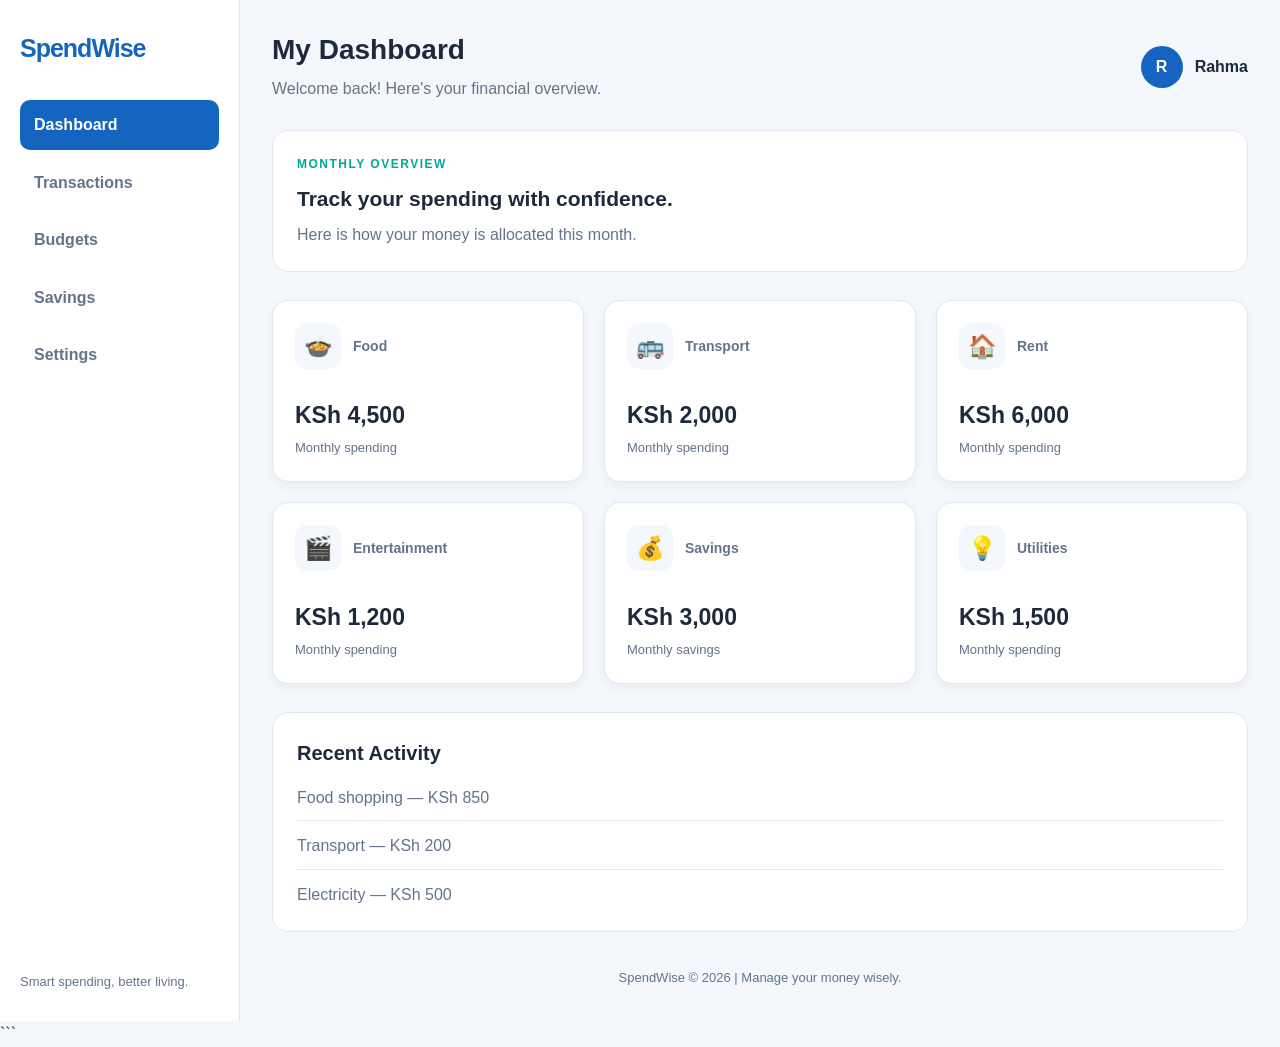
==== index.html @ 78d33df7 "Update SpendWise dashboard" ====
<!DOCTYPE html>
<html lang="en">
<head>
    <meta charset="UTF-8">
    <meta name="viewport" content="width=device-width, initial-scale=1.0">
    <title>SpendWise Dashboard</title>
    <link rel="stylesheet" href="style.css">
</head>
<body>

    <div class="dashboard">

        <!-- Sidebar -->
        <aside class="sidebar">
            <h2 class="logo">SpendWise</h2>

            <nav class="navigation">
                <a href="#" class="nav-link active">Dashboard</a>
                <a href="#" class="nav-link">Transactions</a>
                <a href="#" class="nav-link">Budgets</a>
                <a href="#" class="nav-link">Savings</a>
                <a href="#" class="nav-link">Settings</a>
            </nav>

            <div class="sidebar-footer">
                <p>Smart spending, better living.</p>
            </div>
        </aside>

        <!-- Main Content -->
        <main class="main-content">

            <!-- Header -->
            <header class="header">
                <div class="welcome">
                    <h1>My Dashboard</h1>
                    <p>Welcome back! Here's your financial overview.</p>
                </div>

                <div class="profile">
                    <span class="profile-avatar">R</span>
                    <span>Rahma</span>
                </div>
            </header>

            <!-- Summary -->
            <section class="summary">
                <p class="section-label">MONTHLY OVERVIEW</p>
                <h2>Track your spending with confidence.</h2>
                <p>Here is how your money is allocated this month.</p>
            </section>

            <!-- Expense Category Cards -->
            <section class="categories">
                <article class="category-card" tabindex="0">
                    <div class="card-top">
                        <span class="category-icon">🍲</span>
                        <span class="card-label">Food</span>
                    </div>
                    <div class="card-bottom">
                        <h3>KSh 4,500</h3>
                        <p>Monthly spending</p>
                    </div>
                </article>

                <article class="category-card" tabindex="0">
                    <div class="card-top">
                        <span class="category-icon">🚌</span>
                        <span class="card-label">Transport</span>
                    </div>
                    <div class="card-bottom">
                        <h3>KSh 2,000</h3>
                        <p>Monthly spending</p>
                    </div>
                </article>

                <article class="category-card" tabindex="0">
                    <div class="card-top">
                        <span class="category-icon">🏠</span>
                        <span class="card-label">Rent</span>
                    </div>
                    <div class="card-bottom">
                        <h3>KSh 6,000</h3>
                        <p>Monthly spending</p>
                    </div>
                </article>

                <article class="category-card" tabindex="0">
                    <div class="card-top">
                        <span class="category-icon">🎬</span>
                        <span class="card-label">Entertainment</span>
                    </div>
                    <div class="card-bottom">
                        <h3>KSh 1,200</h3>
                        <p>Monthly spending</p>
                    </div>
                </article>

                <article class="category-card" tabindex="0">
                    <div class="card-top">
                        <span class="category-icon">💰</span>
                        <span class="card-label">Savings</span>
                    </div>
                    <div class="card-bottom">
                        <h3>KSh 3,000</h3>
                        <p>Monthly savings</p>
                    </div>
                </article>

                <article class="category-card" tabindex="0">
                    <div class="card-top">
                        <span class="category-icon">💡</span>
                        <span class="card-label">Utilities</span>
                    </div>
                    <div class="card-bottom">
                        <h3>KSh 1,500</h3>
                        <p>Monthly spending</p>
                    </div>
                </article>
            </section>

            <!-- Recent Activity -->
            <section class="activity">
                <h2>Recent Activity</h2>
                <p>Food shopping — KSh 850</p>
                <p>Transport — KSh 200</p>
                <p>Electricity — KSh 500</p>
            </section>

            <footer class="page-footer">
                <p>SpendWise © 2026 | Manage your money wisely.</p>
            </footer>

        </main>
    </div>

</body>
</html>
```
---- style.css ----
/* ========================================
   1. THEME COLORS (CSS CUSTOM PROPERTIES)
======================================== */

:root {
    --brand-color: #1565c0;
    --accent-color: #00a896;
    --background-color: #f4f7fb;
    --surface-color: #ffffff;
    --primary-text: #1e293b;
    --secondary-text: #64748b;
    --border-color: #e2e8f0;
    --card-shadow: 0 4px 12px rgba(15, 23, 42, 0.05);
}

/* ========================================
   2. GENERAL PAGE STYLES
======================================== */

* {
    box-sizing: border-box;
    margin: 0;
    padding: 0;
}

body {
    font-family: Arial, Helvetica, sans-serif;
    background-color: var(--background-color);
    color: var(--primary-text);
    line-height: 1.6;
}

a {
    color: inherit;
    text-decoration: none;
}

/* ========================================
   3. MAIN DASHBOARD LAYOUT (CSS GRID)
======================================== */

.dashboard {
    display: grid;
    grid-template-columns: 240px minmax(0, 1fr);
    min-height: 100vh;
}

/* ========================================
   4. SIDEBAR (FLEXBOX)
======================================== */

.sidebar {
    display: flex;
    flex-direction: column;
    gap: 32px;
    padding: 28px 20px;
    background-color: var(--surface-color);
    border-right: 1px solid var(--border-color);
}

.logo {
    color: var(--brand-color);
    font-size: 25px;
    font-weight: 800;
    letter-spacing: -1px;
}

.navigation {
    display: flex;
    flex-direction: column;
    gap: 8px;
}

.nav-link {
    display: flex;
    align-items: center;
    padding: 12px 14px;
    border-radius: 10px;
    color: var(--secondary-text);
    font-weight: 600;
    transition: background-color 200ms ease,
                color 200ms ease;
}

.nav-link:hover,
.nav-link:focus-visible {
    background-color: var(--background-color);
    color: var(--brand-color);
    outline: 2px solid var(--brand-color);
    outline-offset: 2px;
}

.nav-link.active {
    background-color: var(--brand-color);
    color: #ffffff;
}

.sidebar-footer {
    margin-top: auto;
    color: var(--secondary-text);
    font-size: 13px;
}

/* ========================================
   5. MAIN CONTENT
======================================== */

.main-content {
    display: flex;
    flex-direction: column;
    gap: 28px;
    min-width: 0;
    padding: 32px;
}

/* ========================================
   6. HEADER (FLEXBOX)
======================================== */

.header {
    display: flex;
    justify-content: space-between;
    align-items: center;
    flex-wrap: wrap;
    gap: 18px;
}

.welcome h1 {
    font-size: 28px;
    line-height: 1.3;
}

.welcome p {
    margin-top: 8px;
    color: var(--secondary-text);
}

.profile {
    display: flex;
    align-items: center;
    gap: 12px;
    font-weight: 700;
}

.profile-avatar {
    display: flex;
    justify-content: center;
    align-items: center;
    width: 42px;
    height: 42px;
    border-radius: 50%;
    background-color: var(--brand-color);
    color: #ffffff;
}

/* ========================================
   7. MONTHLY SUMMARY
======================================== */

.summary {
    padding: 24px;
    background-color: var(--surface-color);
    border: 1px solid var(--border-color);
    border-radius: 16px;
}

.section-label {
    margin-bottom: 8px;
    color: var(--accent-color);
    font-size: 12px;
    font-weight: 800;
    letter-spacing: 1.5px;
}

.summary h2 {
    margin-bottom: 6px;
    font-size: 21px;
}

.summary > p:last-child {
    color: var(--secondary-text);
}

/* ========================================
   8. CATEGORY CARDS (CSS GRID)
======================================== */

.categories {
    display: grid;
    grid-template-columns: repeat(3, minmax(0, 1fr));
    gap: 20px;
}

.category-card {
    display: flex;
    flex-direction: column;
    justify-content: space-between;
    gap: 28px;
    min-width: 0;
    padding: 22px;
    background-color: var(--surface-color);
    border: 1px solid var(--border-color);
    border-radius: 16px;
    box-shadow: var(--card-shadow);

    transition: transform 200ms ease,
                box-shadow 200ms ease;
}

.category-card:hover,
.category-card:focus-visible {
    transform: translateY(-4px);
    box-shadow: 0 10px 24px rgba(15, 23, 42, 0.12);
}

.category-card:focus-visible {
    outline: 3px solid var(--brand-color);
    outline-offset: 3px;
}

.card-top {
    display: flex;
    align-items: center;
    gap: 12px;
    flex-wrap: wrap;
}

.category-icon {
    display: flex;
    justify-content: center;
    align-items: center;
    width: 46px;
    height: 46px;
    border-radius: 12px;
    background-color: var(--background-color);
    font-size: 23px;
}

.card-label {
    color: var(--secondary-text);
    font-size: 14px;
    font-weight: 600;
}

.card-bottom h3 {
    font-size: 23px;
    overflow-wrap: anywhere;
}

.card-bottom p {
    margin-top: 4px;
    color: var(--secondary-text);
    font-size: 13px;
}

/* ========================================
   9. RECENT ACTIVITY
======================================== */

.activity {
    display: flex;
    flex-direction: column;
    gap: 12px;
    padding: 24px;
    background-color: var(--surface-color);
    border: 1px solid var(--border-color);
    border-radius: 16px;
}

.activity h2 {
    margin-bottom: 4px;
    font-size: 20px;
}

.activity p {
    padding-bottom: 10px;
    border-bottom: 1px solid var(--border-color);
    color: var(--secondary-text);
}

.activity p:last-child {
    padding-bottom: 0;
    border-bottom: none;
}

/* ========================================
   10. FOOTER
======================================== */

.page-footer {
    margin-top: auto;
    padding-top: 8px;
    color: var(--secondary-text);
    font-size: 13px;
    text-align: center;
}

/* ========================================
   11. RESPONSIVE DESIGN (BELOW 768px)
======================================== */

@media (max-width: 767px) {
    .dashboard {
        grid-template-columns: minmax(0, 1fr);
    }

    .sidebar {
        gap: 18px;
        padding: 20px;
        border-right: none;
        border-bottom: 1px solid var(--border-color);
    }

    .navigation {
        flex-direction: row;
        flex-wrap: wrap;
    }

    .nav-link {
        padding: 9px 12px;
        font-size: 14px;
    }

    .sidebar-footer {
        margin-top: 0;
    }

    .main-content {
        gap: 22px;
        padding: 20px;
    }

    .categories {
        grid-template-columns: minmax(0, 1fr);
    }

    .header {
        align-items: flex-start;
    }

    .welcome h1 {
        font-size: 24px;
    }

    .summary {
        padding: 20px;
    }
}

/* ========================================
   12. DARK THEME (STRETCH GOAL)
======================================== */

@media (prefers-color-scheme: dark) {
    :root {
        --brand-color: #60a5fa;
        --accent-color: #5eead4;
        --background-color: #0f172a;
        --surface-color: #1e293b;
        --primary-text: #f1f5f9;
        --secondary-text: #cbd5e1;
        --border-color: #334155;
        --card-shadow: 0 4px 12px rgba(0, 0, 0, 0.2);
    }
}
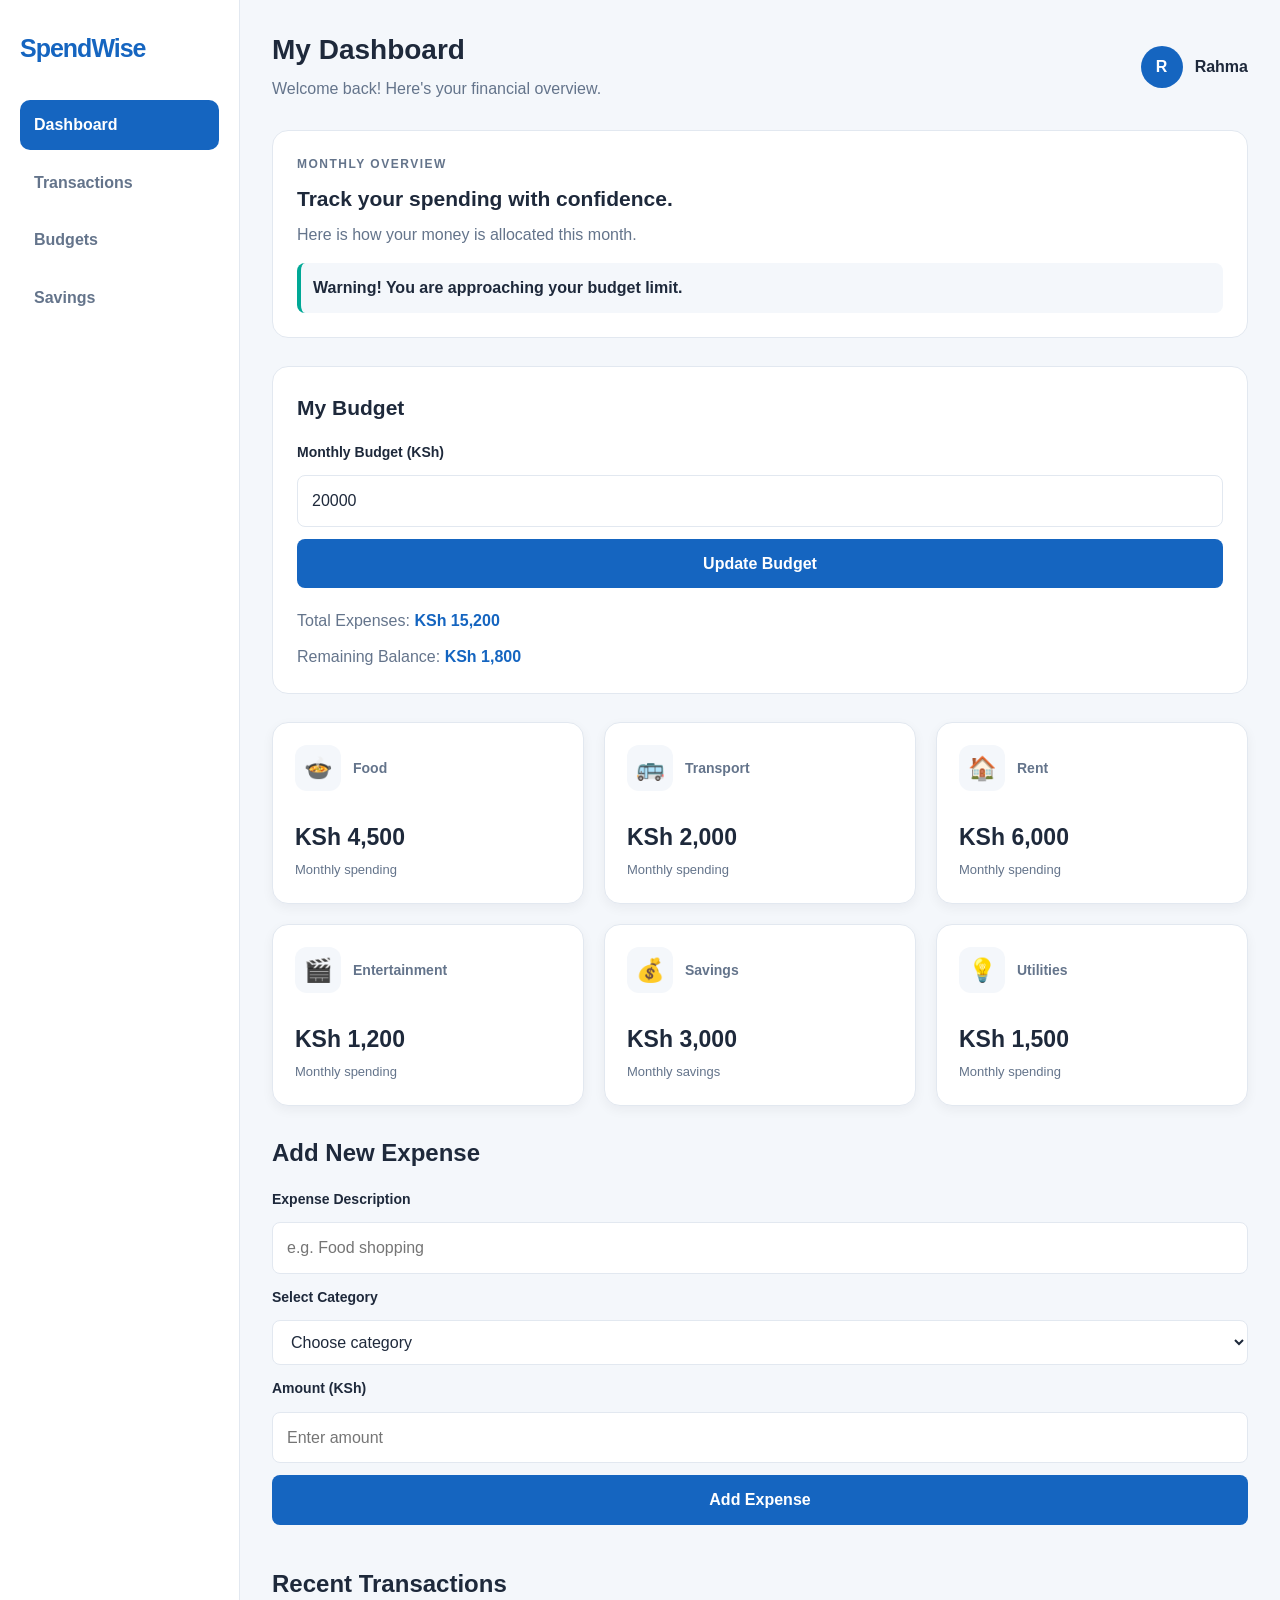
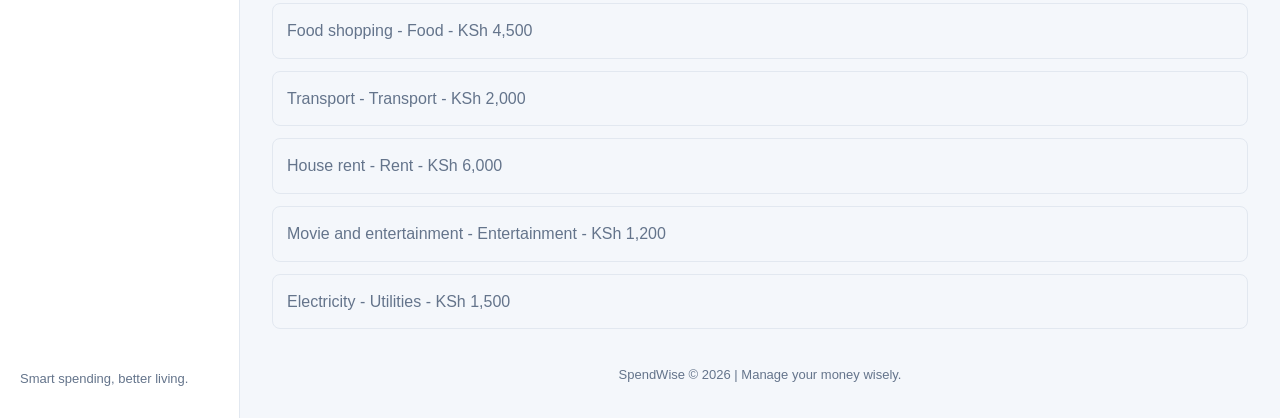
==== commit 4f5105e7: "Make SpendWise interactive for Week 6" ====
--- a/index.html
+++ b/index.html
@@ -1,4 +1,3 @@
-
 <!DOCTYPE html>
 <html lang="en">
 <head>
@@ -7,134 +6,219 @@
     <title>SpendWise Dashboard</title>
     <link rel="stylesheet" href="style.css">
 </head>
+
 <body>
-
-    <div class="dashboard">
-
-        <!-- Sidebar -->
-        <aside class="sidebar">
-            <h2 class="logo">SpendWise</h2>
-
-            <nav class="navigation">
-                <a href="#" class="nav-link active">Dashboard</a>
-                <a href="#" class="nav-link">Transactions</a>
-                <a href="#" class="nav-link">Budgets</a>
-                <a href="#" class="nav-link">Savings</a>
-                <a href="#" class="nav-link">Settings</a>
-            </nav>
-
-            <div class="sidebar-footer">
-                <p>Smart spending, better living.</p>
+<div class="dashboard">
+
+    <!-- Sidebar -->
+    <aside class="sidebar">
+        <h2 class="logo">SpendWise</h2>
+
+        <nav class="navigation">
+            <a href="#" class="nav-link active">Dashboard</a>
+            <a href="#activity" class="nav-link">Transactions</a>
+            <a href="#budget-section" class="nav-link">Budgets</a>
+            <a href="#savings-card" class="nav-link">Savings</a>
+        </nav>
+
+        <div class="sidebar-footer">
+            <p>Smart spending, better living.</p>
+        </div>
+    </aside>
+
+    <!-- Main Content -->
+    <main class="main-content">
+
+        <!-- Header -->
+        <header class="header">
+            <div class="welcome">
+                <h1>My Dashboard</h1>
+                <p>Welcome back! Here's your financial overview.</p>
             </div>
-        </aside>
-
-        <!-- Main Content -->
-        <main class="main-content">
-
-            <!-- Header -->
-            <header class="header">
-                <div class="welcome">
-                    <h1>My Dashboard</h1>
-                    <p>Welcome back! Here's your financial overview.</p>
-                </div>
-
-                <div class="profile">
-                    <span class="profile-avatar">R</span>
-                    <span>Rahma</span>
-                </div>
-            </header>
-
-            <!-- Summary -->
-            <section class="summary">
-                <p class="section-label">MONTHLY OVERVIEW</p>
-                <h2>Track your spending with confidence.</h2>
-                <p>Here is how your money is allocated this month.</p>
-            </section>
-
-            <!-- Expense Category Cards -->
-            <section class="categories">
-                <article class="category-card" tabindex="0">
-                    <div class="card-top">
-                        <span class="category-icon">🍲</span>
-                        <span class="card-label">Food</span>
-                    </div>
-                    <div class="card-bottom">
-                        <h3>KSh 4,500</h3>
-                        <p>Monthly spending</p>
-                    </div>
-                </article>
-
-                <article class="category-card" tabindex="0">
-                    <div class="card-top">
-                        <span class="category-icon">🚌</span>
-                        <span class="card-label">Transport</span>
-                    </div>
-                    <div class="card-bottom">
-                        <h3>KSh 2,000</h3>
-                        <p>Monthly spending</p>
-                    </div>
-                </article>
-
-                <article class="category-card" tabindex="0">
-                    <div class="card-top">
-                        <span class="category-icon">🏠</span>
-                        <span class="card-label">Rent</span>
-                    </div>
-                    <div class="card-bottom">
-                        <h3>KSh 6,000</h3>
-                        <p>Monthly spending</p>
-                    </div>
-                </article>
-
-                <article class="category-card" tabindex="0">
-                    <div class="card-top">
-                        <span class="category-icon">🎬</span>
-                        <span class="card-label">Entertainment</span>
-                    </div>
-                    <div class="card-bottom">
-                        <h3>KSh 1,200</h3>
-                        <p>Monthly spending</p>
-                    </div>
-                </article>
-
-                <article class="category-card" tabindex="0">
-                    <div class="card-top">
-                        <span class="category-icon">💰</span>
-                        <span class="card-label">Savings</span>
-                    </div>
-                    <div class="card-bottom">
-                        <h3>KSh 3,000</h3>
-                        <p>Monthly savings</p>
-                    </div>
-                </article>
-
-                <article class="category-card" tabindex="0">
-                    <div class="card-top">
-                        <span class="category-icon">💡</span>
-                        <span class="card-label">Utilities</span>
-                    </div>
-                    <div class="card-bottom">
-                        <h3>KSh 1,500</h3>
-                        <p>Monthly spending</p>
-                    </div>
-                </article>
-            </section>
-
-            <!-- Recent Activity -->
-            <section class="activity">
-                <h2>Recent Activity</h2>
-                <p>Food shopping — KSh 850</p>
-                <p>Transport — KSh 200</p>
-                <p>Electricity — KSh 500</p>
-            </section>
-
-            <footer class="page-footer">
-                <p>SpendWise © 2026 | Manage your money wisely.</p>
-            </footer>
-
-        </main>
-    </div>
+
+            <div class="profile">
+                <span class="profile-avatar">R</span>
+                <span>Rahma</span>
+            </div>
+        </header>
+
+        <!-- Summary -->
+        <section class="summary">
+            <p class="section-label">MONTHLY OVERVIEW</p>
+            <h2>Track your spending with confidence.</h2>
+            <p>Here is how your money is allocated this month.</p>
+
+            <div id="budget-status" role="status" aria-live="polite">
+                Welcome to SpendWise!
+            </div>
+        </section>
+
+        <!-- Budget Summary -->
+        <section class="summary" id="budget-section">
+            <h2>My Budget</h2>
+
+            <form id="budget-form">
+                <label for="monthly-budget">Monthly Budget (KSh)</label>
+
+                <input
+                    type="number"
+                    id="monthly-budget"
+                    value="20000"
+                    min="1"
+                    required
+                >
+
+                <button type="submit">Update Budget</button>
+            </form>
+
+            <p>Total Expenses:
+                <strong id="total-expenses">KSh 0</strong>
+            </p>
+
+            <p>Remaining Balance:
+                <strong id="remaining-balance">KSh 0</strong>
+            </p>
+        </section>
+
+        <!-- Expense Category Cards -->
+        <section class="categories">
+
+            <article class="category-card">
+                <div class="card-top">
+                    <span class="category-icon">🍲</span>
+                    <span class="card-label">Food</span>
+                </div>
+                <div class="card-bottom">
+                    <h3 id="food-total">KSh 0</h3>
+                    <p>Monthly spending</p>
+                </div>
+            </article>
+
+            <article class="category-card">
+                <div class="card-top">
+                    <span class="category-icon">🚌</span>
+                    <span class="card-label">Transport</span>
+                </div>
+                <div class="card-bottom">
+                    <h3 id="transport-total">KSh 0</h3>
+                    <p>Monthly spending</p>
+                </div>
+            </article>
+
+            <article class="category-card">
+                <div class="card-top">
+                    <span class="category-icon">🏠</span>
+                    <span class="card-label">Rent</span>
+                </div>
+                <div class="card-bottom">
+                    <h3 id="rent-total">KSh 0</h3>
+                    <p>Monthly spending</p>
+                </div>
+            </article>
+
+            <article class="category-card">
+                <div class="card-top">
+                    <span class="category-icon">🎬</span>
+                    <span class="card-label">Entertainment</span>
+                </div>
+                <div class="card-bottom">
+                    <h3 id="entertainment-total">KSh 0</h3>
+                    <p>Monthly spending</p>
+                </div>
+            </article>
+
+            <article class="category-card" id="savings-card">
+                <div class="card-top">
+                    <span class="category-icon">💰</span>
+                    <span class="card-label">Savings</span>
+                </div>
+                <div class="card-bottom">
+                    <h3 id="savings-total">KSh 0</h3>
+                    <p>Monthly savings</p>
+                </div>
+            </article>
+
+            <article class="category-card">
+                <div class="card-top">
+                    <span class="category-icon">💡</span>
+                    <span class="card-label">Utilities</span>
+                </div>
+                <div class="card-bottom">
+                    <h3 id="utilities-total">KSh 0</h3>
+                    <p>Monthly spending</p>
+                </div>
+            </article>
+
+        </section>
+
+        <!-- Add Expense Form -->
+        <section class="activity">
+            <h2>Add New Expense</h2>
+
+            <form id="expense-form">
+
+                <label for="expense-description">
+                    Expense Description
+                </label>
+
+                <input
+                    type="text"
+                    id="expense-description"
+                    placeholder="e.g. Food shopping"
+                    required
+                >
+
+                <label for="expense-category">
+                    Select Category
+                </label>
+
+                <select id="expense-category" required>
+                    <option value="">Choose category</option>
+                    <option value="Food">Food</option>
+                    <option value="Transport">Transport</option>
+                    <option value="Rent">Rent</option>
+                    <option value="Entertainment">Entertainment</option>
+                    <option value="Utilities">Utilities</option>
+                </select>
+
+                <label for="expense-amount">
+                    Amount (KSh)
+                </label>
+
+                <input
+                    type="number"
+                    id="expense-amount"
+                    placeholder="Enter amount"
+                    min="1"
+                    step="0.01"
+                    required
+                >
+
+                <button type="submit">Add Expense</button>
+
+            </form>
+
+            <p id="form-message" role="status" aria-live="polite"></p>
+        </section>
+
+        <!-- Recent Activity -->
+        <section class="activity" id="activity">
+            <h2>Recent Transactions</h2>
+
+            <ul id="transaction-list">
+                <li>No transactions yet.</li>
+            </ul>
+        </section>
+
+        <!-- Footer -->
+        <footer class="page-footer">
+            <p>SpendWise © 2026 | Manage your money wisely.</p>
+        </footer>
+
+    </main>
+</div>
+
+<script src="script.js"></script>
 
 </body>
-</html>
-```+</html>
--- a/style.css
+++ b/style.css
@@ -1,5 +1,6 @@
-/* ========================================
-   1. THEME COLORS (CSS CUSTOM PROPERTIES)
+
+/* ========================================
+   1. THEME COLORS
 ======================================== */
 
 :root {
@@ -35,8 +36,14 @@
     text-decoration: none;
 }
 
-/* ========================================
-   3. MAIN DASHBOARD LAYOUT (CSS GRID)
+button,
+input,
+select {
+    font: inherit;
+}
+
+/* ========================================
+   3. MAIN DASHBOARD LAYOUT
 ======================================== */
 
 .dashboard {
@@ -46,7 +53,7 @@
 }
 
 /* ========================================
-   4. SIDEBAR (FLEXBOX)
+   4. SIDEBAR
 ======================================== */
 
 .sidebar {
@@ -78,8 +85,7 @@
     border-radius: 10px;
     color: var(--secondary-text);
     font-weight: 600;
-    transition: background-color 200ms ease,
-                color 200ms ease;
+    transition: background-color 200ms ease, color 200ms ease;
 }
 
 .nav-link:hover,
@@ -114,7 +120,7 @@
 }
 
 /* ========================================
-   6. HEADER (FLEXBOX)
+   6. HEADER
 ======================================== */
 
 .header {
@@ -177,12 +183,21 @@
     font-size: 21px;
 }
 
-.summary > p:last-child {
-    color: var(--secondary-text);
-}
-
-/* ========================================
-   8. CATEGORY CARDS (CSS GRID)
+.summary > p {
+    color: var(--secondary-text);
+}
+
+#budget-status {
+    margin-top: 16px;
+    padding: 12px;
+    background-color: var(--background-color);
+    border-left: 4px solid var(--accent-color);
+    border-radius: 8px;
+    font-weight: 600;
+}
+
+/* ========================================
+   8. CATEGORY CARDS
 ======================================== */
 
 .categories {
@@ -202,9 +217,7 @@
     border: 1px solid var(--border-color);
     border-radius: 16px;
     box-shadow: var(--card-shadow);
-
-    transition: transform 200ms ease,
-                box-shadow 200ms ease;
+    transition: transform 200ms ease, box-shadow 200ms ease;
 }
 
 .category-card:hover,
@@ -254,37 +267,115 @@
 }
 
 /* ========================================
-   9. RECENT ACTIVITY
-======================================== */
-
-.activity {
+   9. FORMS AND INPUT FIELDS
+======================================== */
+
+#budget-form,
+#expense-form {
     display: flex;
     flex-direction: column;
     gap: 12px;
-    padding: 24px;
+    margin-top: 16px;
+}
+
+#budget-form {
+    margin-bottom: 20px;
+}
+
+label {
+    font-size: 14px;
+    font-weight: 700;
+    color: var(--primary-text);
+}
+
+input,
+select {
+    width: 100%;
+    padding: 12px 14px;
+    border: 1px solid var(--border-color);
+    border-radius: 8px;
     background-color: var(--surface-color);
+    color: var(--primary-text);
+    outline: none;
+    transition: border-color 200ms ease;
+}
+
+input:focus,
+select:focus {
+    border-color: var(--brand-color);
+    outline: 2px solid rgba(21, 101, 192, 0.15);
+}
+
+/* ========================================
+   10. BUTTONS
+======================================== */
+
+button {
+    padding: 12px 18px;
+    border: none;
+    border-radius: 8px;
+    background-color: var(--brand-color);
+    color: #ffffff;
+    font-weight: 700;
+    cursor: pointer;
+    transition: background-color 200ms ease, transform 200ms ease;
+}
+
+button:hover {
+    background-color: #0d47a1;
+    transform: translateY(-2px);
+}
+
+button:focus-visible {
+    outline: 3px solid var(--accent-color);
+    outline-offset: 3px;
+}
+
+/* ========================================
+   11. FORM MESSAGES
+======================================== */
+
+#form-message {
+    margin-top: 12px;
+    color: var(--accent-color);
+    font-weight: 600;
+}
+
+/* ========================================
+   12. BUDGET SUMMARY
+======================================== */
+
+#budget-section > p {
+    margin-top: 10px;
+    color: var(--secondary-text);
+}
+
+#budget-section strong {
+    color: var(--brand-color);
+}
+
+/* ========================================
+   13. TRANSACTION LIST
+======================================== */
+
+#transaction-list {
+    display: flex;
+    flex-direction: column;
+    gap: 12px;
+    list-style: none;
+}
+
+#transaction-list li {
+    padding: 14px;
+    background-color: var(--background-color);
     border: 1px solid var(--border-color);
-    border-radius: 16px;
-}
-
-.activity h2 {
-    margin-bottom: 4px;
-    font-size: 20px;
-}
-
-.activity p {
-    padding-bottom: 10px;
-    border-bottom: 1px solid var(--border-color);
-    color: var(--secondary-text);
-}
-
-.activity p:last-child {
-    padding-bottom: 0;
-    border-bottom: none;
-}
-
-/* ========================================
-   10. FOOTER
+    border-radius: 8px;
+    color: var(--secondary-text);
+    overflow-wrap: anywhere;
+}
+
+/* ========================================
+   14. FOOTER
 ======================================== */
 
 .page-footer {
@@ -296,10 +387,11 @@
 }
 
 /* ========================================
-   11. RESPONSIVE DESIGN (BELOW 768px)
+   15. RESPONSIVE DESIGN
 ======================================== */
 
 @media (max-width: 767px) {
+
     .dashboard {
         grid-template-columns: minmax(0, 1fr);
     }
@@ -348,10 +440,11 @@
 }
 
 /* ========================================
-   12. DARK THEME (STRETCH GOAL)
+   16. DARK THEME
 ======================================== */
 
 @media (prefers-color-scheme: dark) {
+
     :root {
         --brand-color: #60a5fa;
         --accent-color: #5eead4;
@@ -362,4 +455,8 @@
         --border-color: #334155;
         --card-shadow: 0 4px 12px rgba(0, 0, 0, 0.2);
     }
-}
+
+    button:hover {
+        background-color: #2563eb;
+    }
+}
